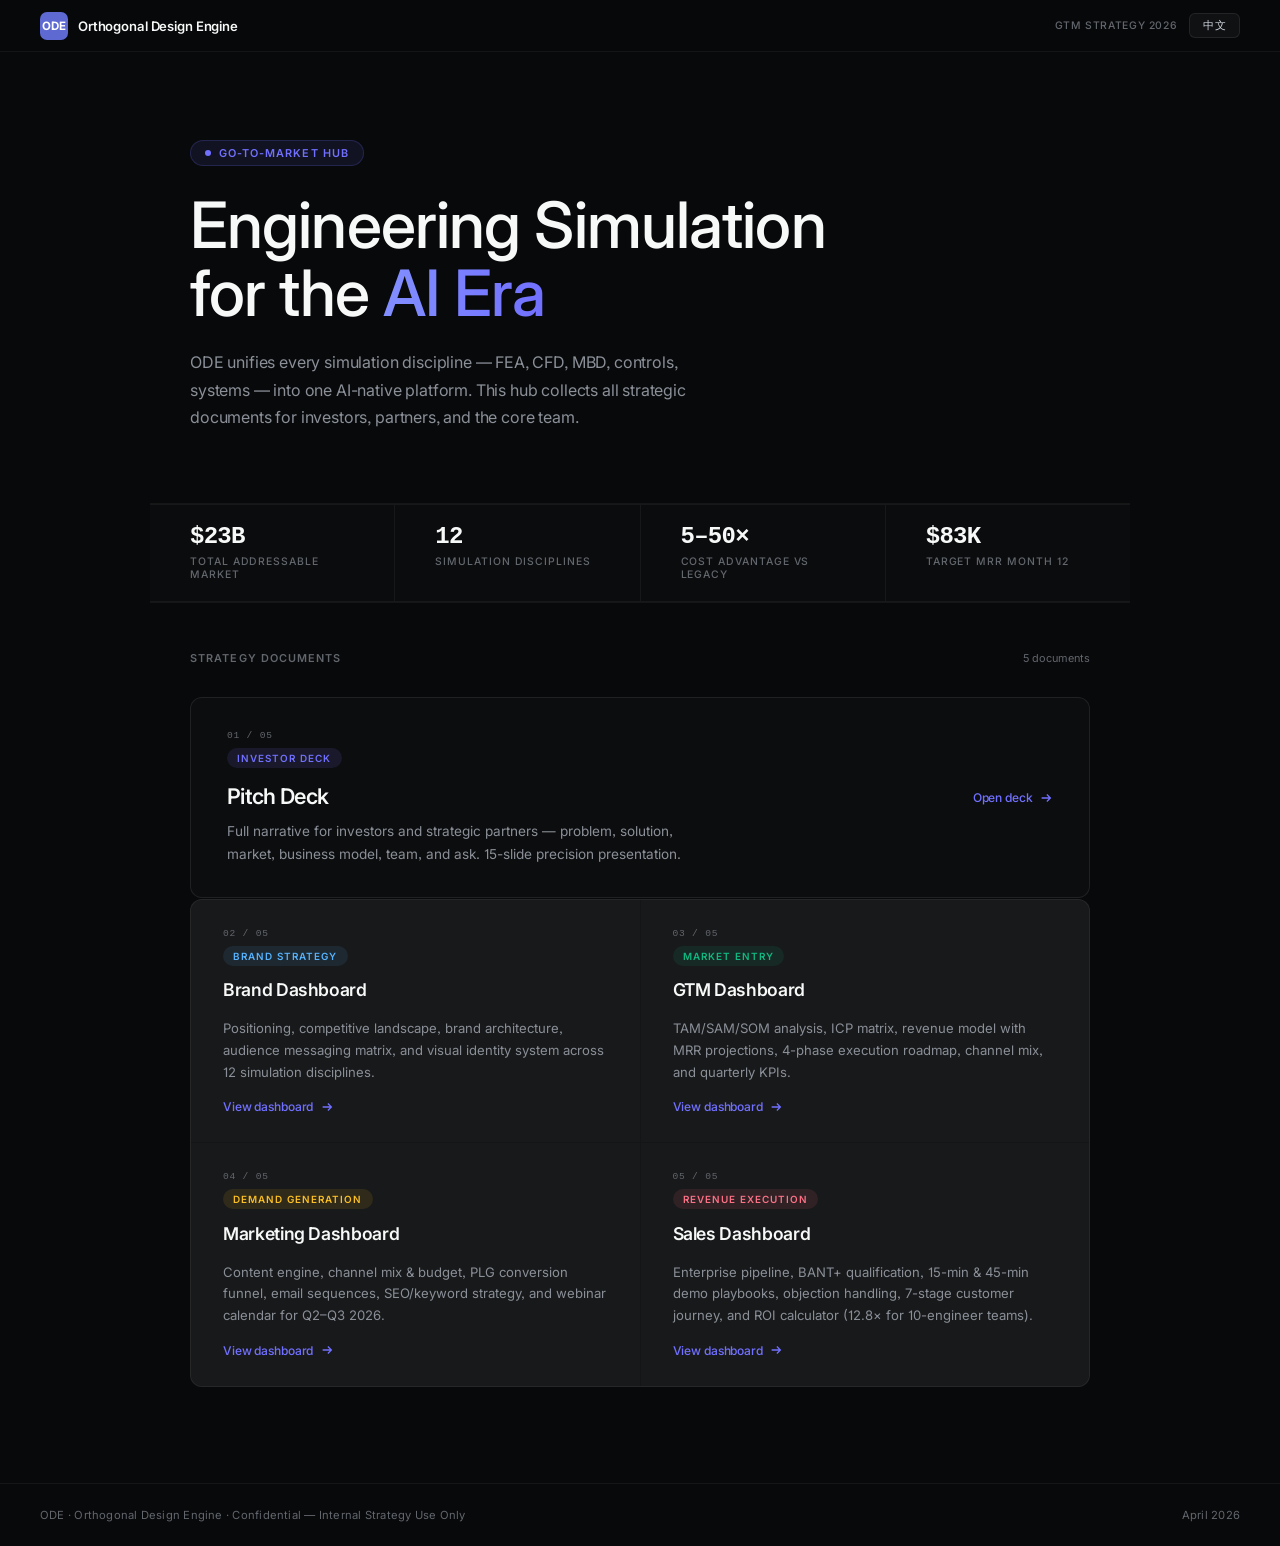
==== deck/index.html @ 7c6a53fd "deck: add index hub page + migrate to Linear dark design system Creates deck/index.html as the GTM s" ====
<!DOCTYPE html>
<html lang="en">
<head>
<meta charset="UTF-8">
<meta name="viewport" content="width=device-width, initial-scale=1.0">
<title>ODE — Go-To-Market Hub</title>
<link rel="preconnect" href="https://fonts.googleapis.com">
<link href="https://fonts.googleapis.com/css2?family=Inter:ital,opsz,wght@0,14..32,100..900&display=swap" rel="stylesheet">
<style>
*,*::before,*::after{box-sizing:border-box;margin:0;padding:0}

:root{
  --bg:#08090a;
  --surface:#0f1011;
  --surface2:#191a1b;
  --surface3:#28282c;
  --text:#f7f8f8;
  --text2:#d0d6e0;
  --text3:#8a8f98;
  --text4:#62666d;
  --accent:#7170ff;
  --accent-bg:#5e6ad2;
  --accent-hover:#828fff;
  --border:rgba(255,255,255,0.08);
  --border-s:rgba(255,255,255,0.05);
  --font:'Inter',-apple-system,BlinkMacSystemFont,'SF Pro Display',sans-serif;
  --mono:'Berkeley Mono',ui-monospace,'SF Mono',Menlo,monospace;
}

html{scroll-behavior:smooth}
body{
  font-family:var(--font);
  font-feature-settings:"cv01","ss03";
  background:var(--bg);
  color:var(--text);
  -webkit-font-smoothing:antialiased;
  min-height:100vh;
}

/* ── NAV ── */
.nav{
  position:sticky;top:0;z-index:100;
  background:rgba(8,9,10,0.85);
  backdrop-filter:blur(20px);
  border-bottom:1px solid var(--border-s);
  padding:0 2.5rem;
  display:flex;align-items:center;justify-content:space-between;
  height:52px;
}
.nav-brand{
  display:flex;align-items:center;gap:10px;
  text-decoration:none;
}
.nav-mark{
  width:28px;height:28px;
  background:var(--accent-bg);
  border-radius:7px;
  display:flex;align-items:center;justify-content:center;
  font-size:.72rem;font-weight:700;color:white;
  letter-spacing:-.02em;
  flex-shrink:0;
}
.nav-name{font-size:.82rem;font-weight:590;color:var(--text);letter-spacing:-.01em}
.nav-sub{font-size:.72rem;font-weight:400;color:var(--text4);margin-left:2px}
.nav-right{display:flex;align-items:center;gap:.75rem}
.nav-tag{
  font-size:.65rem;font-weight:510;
  color:var(--text4);
  letter-spacing:.06em;text-transform:uppercase;
}

/* ── LANG TOGGLE ── */
#lang-btn{
  padding:.28rem .8rem;
  background:rgba(255,255,255,0.04);
  color:var(--text2);
  border:1px solid var(--border);
  border-radius:6px;
  font-size:.7rem;font-weight:590;
  cursor:pointer;
  font-family:var(--font);
  font-feature-settings:"cv01","ss03";
  letter-spacing:.05em;
  transition:background .18s,color .18s;
}
#lang-btn:hover{background:rgba(255,255,255,0.07);color:var(--text)}

/* ── HERO ── */
.hero{
  max-width:980px;
  margin:0 auto;
  padding:5.5rem 2.5rem 4.5rem;
}
.hero-eyebrow{
  display:inline-flex;align-items:center;gap:.5rem;
  font-size:.68rem;font-weight:590;
  color:var(--accent);
  letter-spacing:.1em;text-transform:uppercase;
  margin-bottom:1.6rem;
  padding:.3rem .85rem;
  background:rgba(113,112,255,0.1);
  border:1px solid rgba(113,112,255,0.2);
  border-radius:9999px;
}
.hero-eyebrow::before{
  content:'';display:block;
  width:6px;height:6px;border-radius:50%;
  background:var(--accent);
}
.hero-title{
  font-size:clamp(2.8rem,5vw,4rem);
  font-weight:510;
  line-height:1.06;
  letter-spacing:-0.88px;
  color:var(--text);
  margin-bottom:1.4rem;
}
.hero-title em{
  font-style:normal;
  background:linear-gradient(90deg,var(--accent-hover),var(--accent));
  -webkit-background-clip:text;-webkit-text-fill-color:transparent;
  background-clip:text;
}
.hero-sub{
  font-size:1rem;
  font-weight:400;
  line-height:1.7;
  color:var(--text3);
  max-width:520px;
  letter-spacing:-.01em;
}

/* ── DIVIDER ── */
.divider{
  max-width:980px;margin:0 auto;
  border:none;border-top:1px solid var(--border-s);
}

/* ── DOCS GRID ── */
.docs-section{
  max-width:980px;margin:0 auto;
  padding:3rem 2.5rem 6rem;
}
.docs-header{
  display:flex;align-items:baseline;justify-content:space-between;
  margin-bottom:2rem;
}
.docs-label{
  font-size:.68rem;font-weight:590;
  color:var(--text4);
  letter-spacing:.1em;text-transform:uppercase;
}
.docs-count{font-size:.68rem;color:var(--text4)}

/* Pitch Deck — wide hero card */
.card-hero{
  display:grid;grid-template-columns:1fr auto;
  align-items:center;gap:2rem;
  background:rgba(255,255,255,0.02);
  border:1px solid var(--border);
  border-radius:12px;
  padding:2rem 2.25rem;
  margin-bottom:1px;
  text-decoration:none;
  transition:background .2s,border-color .2s;
  cursor:pointer;
  position:relative;
  overflow:hidden;
}
.card-hero::before{
  content:'';position:absolute;
  inset:0;opacity:0;
  background:radial-gradient(ellipse at 20% 50%,rgba(113,112,255,0.07),transparent 60%);
  transition:opacity .4s;
}
.card-hero:hover{background:rgba(255,255,255,0.038);border-color:rgba(255,255,255,0.14)}
.card-hero:hover::before{opacity:1}

/* 4 secondary cards */
.docs-grid{
  display:grid;
  grid-template-columns:repeat(2,1fr);
  gap:1px;
  background:var(--border-s);
  border:1px solid var(--border);
  border-radius:12px;
  overflow:hidden;
  margin-top:1px;
}
.card{
  background:rgba(255,255,255,0.015);
  padding:1.75rem 2rem;
  text-decoration:none;
  transition:background .2s;
  cursor:pointer;
  display:flex;flex-direction:column;gap:1rem;
  position:relative;overflow:hidden;
}
.card::before{
  content:'';position:absolute;inset:0;opacity:0;
  background:radial-gradient(ellipse at 0% 0%,rgba(113,112,255,0.05),transparent 60%);
  transition:opacity .4s;
}
.card:hover{background:rgba(255,255,255,0.03)}
.card:hover::before{opacity:1}

/* Card internals */
.card-badge{
  display:inline-flex;align-items:center;gap:.35rem;
  font-size:.62rem;font-weight:590;
  letter-spacing:.1em;text-transform:uppercase;
  padding:.25rem .65rem;
  border-radius:9999px;
  width:fit-content;
}
.badge-violet{background:rgba(113,112,255,0.12);color:var(--accent)}
.badge-blue{background:rgba(85,179,255,0.1);color:#55b3ff}
.badge-green{background:rgba(16,185,129,0.1);color:#10b981}
.badge-amber{background:rgba(251,191,36,0.1);color:#fbbf24}
.badge-rose{background:rgba(251,113,133,0.1);color:#fb7185}

.card-num{
  font-family:var(--mono);
  font-size:.6rem;font-weight:400;
  color:var(--text4);
  letter-spacing:.08em;
  margin-bottom:.3rem;
}
.card-title{
  font-size:1.1rem;font-weight:590;
  color:var(--text);
  letter-spacing:-.02em;
  line-height:1.3;
}
.card-title-zh{display:none}
.card-desc{
  font-size:.82rem;font-weight:400;
  color:var(--text3);
  line-height:1.65;
  flex:1;
}
.card-arrow{
  display:flex;align-items:center;gap:.4rem;
  font-size:.75rem;font-weight:510;
  color:var(--accent);
  letter-spacing:-.01em;
  margin-top:auto;
  transition:gap .2s;
}
a:hover .card-arrow{gap:.6rem}
.card-arrow svg{width:14px;height:14px;flex-shrink:0}

/* hero card overrides */
.card-hero .ch-left{}
.card-hero .ch-right{
  display:flex;flex-direction:column;align-items:flex-end;gap:.6rem;
}
.card-hero .card-title{font-size:1.35rem;letter-spacing:-.03em}
.card-hero .card-desc{color:var(--text3);font-size:.85rem;max-width:480px}

/* ── STATS BAR ── */
.stats{
  display:flex;
  border-top:1px solid var(--border-s);
  border-bottom:1px solid var(--border-s);
  background:rgba(255,255,255,0.01);
}
.stat-item{
  flex:1;
  padding:1.25rem 2.5rem;
  border-right:1px solid var(--border-s);
}
.stat-item:last-child{border-right:none}
.stat-val{
  font-family:var(--mono);
  font-size:1.5rem;font-weight:590;
  color:var(--text);
  letter-spacing:-.03em;
  line-height:1;
}
.stat-key{
  font-size:.65rem;font-weight:510;
  color:var(--text4);
  letter-spacing:.09em;text-transform:uppercase;
  margin-top:.4rem;
}

/* ── FOOTER ── */
.footer{
  border-top:1px solid var(--border-s);
  padding:1.5rem 2.5rem;
  display:flex;align-items:center;justify-content:space-between;
  max-width:100%;
}
.footer-txt{
  font-size:.7rem;color:var(--text4);
  letter-spacing:.02em;
}

@media(max-width:680px){
  .hero{padding:3.5rem 1.25rem 3rem}
  .hero-title{font-size:2.2rem;letter-spacing:-.6px}
  .docs-section{padding:2rem 1.25rem 4rem}
  .card-hero{grid-template-columns:1fr}
  .card-hero .ch-right{align-items:flex-start}
  .docs-grid{grid-template-columns:1fr}
  .stats{flex-wrap:wrap}
  .stat-item{flex:0 0 50%;border-bottom:1px solid var(--border-s)}
  .nav{padding:0 1.25rem}
  .nav-sub{display:none}
}
</style>
</head>
<body>

<!-- NAV -->
<nav class="nav">
  <a href="#" class="nav-brand">
    <div class="nav-mark">ODE</div>
    <span class="nav-name" data-en="Orthogonal Design Engine" data-zh="正交设计引擎">Orthogonal Design Engine</span>
  </a>
  <div class="nav-right">
    <span class="nav-tag" data-en="GTM Strategy 2026" data-zh="市场策略 2026">GTM Strategy 2026</span>
    <button id="lang-btn" onclick="toggleLang()">中文</button>
  </div>
</nav>

<!-- HERO -->
<section class="hero">
  <div class="hero-eyebrow" data-en="Go-To-Market Hub" data-zh="市场进入中心">Go-To-Market Hub</div>
  <h1 class="hero-title">
    <span data-en="Engineering Simulation<br>for the <em>AI Era</em>" data-zh="面向 <em>AI 时代</em><br>的工程仿真">Engineering Simulation<br>for the <em>AI Era</em></span>
  </h1>
  <p class="hero-sub" data-en="ODE unifies every simulation discipline — FEA, CFD, MBD, controls, systems — into one AI-native platform. This hub collects all strategic documents for investors, partners, and the core team." data-zh="ODE 将所有仿真学科——有限元、流体、多体动力学、控制、系统工程——整合为一个 AI 原生平台。本中心汇聚面向投资人、合作伙伴和核心团队的全部战略文档。">ODE unifies every simulation discipline — FEA, CFD, MBD, controls, systems — into one AI-native platform. This hub collects all strategic documents for investors, partners, and the core team.</p>
</section>

<hr class="divider">

<!-- STATS -->
<div class="stats" style="max-width:980px;margin:0 auto">
  <div class="stat-item">
    <div class="stat-val">$23B</div>
    <div class="stat-key" data-en="Total Addressable Market" data-zh="总目标市场">Total Addressable Market</div>
  </div>
  <div class="stat-item">
    <div class="stat-val">12</div>
    <div class="stat-key" data-en="Simulation Disciplines" data-zh="仿真学科数">Simulation Disciplines</div>
  </div>
  <div class="stat-item">
    <div class="stat-val">5–50×</div>
    <div class="stat-key" data-en="Cost Advantage vs Legacy" data-zh="相对传统工具成本优势">Cost Advantage vs Legacy</div>
  </div>
  <div class="stat-item">
    <div class="stat-val">$83K</div>
    <div class="stat-key" data-en="Target MRR Month 12" data-zh="第12月目标月收入">Target MRR Month 12</div>
  </div>
</div>

<hr class="divider">

<!-- DOCUMENTS -->
<section class="docs-section">
  <div class="docs-header">
    <span class="docs-label" data-en="Strategy Documents" data-zh="战略文档">Strategy Documents</span>
    <span class="docs-count" data-en="5 documents" data-zh="5 份文档">5 documents</span>
  </div>

  <!-- Pitch Deck — hero card -->
  <a class="card-hero" href="pitch-deck.html">
    <div class="ch-left">
      <div class="card-num">01 / 05</div>
      <div class="card-badge badge-violet" data-en="Investor Deck" data-zh="投资人材料">Investor Deck</div>
      <div style="height:.85rem"></div>
      <div class="card-title" data-en="Pitch Deck" data-zh="融资演示文稿">Pitch Deck</div>
      <div style="height:.65rem"></div>
      <div class="card-desc" data-en="Full narrative for investors and strategic partners — problem, solution, market, business model, team, and ask. 15-slide precision presentation." data-zh="面向投资人和战略合作伙伴的完整叙事——问题、解决方案、市场、商业模式、团队与融资需求。15 张精准演示幻灯片。">Full narrative for investors and strategic partners — problem, solution, market, business model, team, and ask. 15-slide precision presentation.</div>
    </div>
    <div class="ch-right">
      <div class="card-arrow">
        <span data-en="Open deck" data-zh="打开演示">Open deck</span>
        <svg viewBox="0 0 16 16" fill="none" stroke="currentColor" stroke-width="1.5">
          <path d="M3 8h10M9 4l4 4-4 4"/>
        </svg>
      </div>
    </div>
  </a>

  <!-- 4 Dashboard cards -->
  <div class="docs-grid">

    <!-- Brand -->
    <a class="card" href="brand-dashboard.html">
      <div>
        <div class="card-num">02 / 05</div>
        <div class="card-badge badge-blue" data-en="Brand Strategy" data-zh="品牌战略">Brand Strategy</div>
        <div style="height:.85rem"></div>
        <div class="card-title" data-en="Brand Dashboard" data-zh="品牌战略看板">Brand Dashboard</div>
      </div>
      <div class="card-desc" data-en="Positioning, competitive landscape, brand architecture, audience messaging matrix, and visual identity system across 12 simulation disciplines." data-zh="定位策略、竞争格局、品牌架构、受众传播矩阵，以及覆盖 12 个仿真学科的视觉识别系统。">Positioning, competitive landscape, brand architecture, audience messaging matrix, and visual identity system across 12 simulation disciplines.</div>
      <div class="card-arrow">
        <span data-en="View dashboard" data-zh="查看看板">View dashboard</span>
        <svg viewBox="0 0 16 16" fill="none" stroke="currentColor" stroke-width="1.5">
          <path d="M3 8h10M9 4l4 4-4 4"/>
        </svg>
      </div>
    </a>

    <!-- GTM -->
    <a class="card" href="gtm-dashboard.html">
      <div>
        <div class="card-num">03 / 05</div>
        <div class="card-badge badge-green" data-en="Market Entry" data-zh="市场进入">Market Entry</div>
        <div style="height:.85rem"></div>
        <div class="card-title" data-en="GTM Dashboard" data-zh="市场进入看板">GTM Dashboard</div>
      </div>
      <div class="card-desc" data-en="TAM/SAM/SOM analysis, ICP matrix, revenue model with MRR projections, 4-phase execution roadmap, channel mix, and quarterly KPIs." data-zh="TAM/SAM/SOM 分析、理想客户画像矩阵、含月收入预测的收入模型、四阶段执行路线图、渠道组合及季度 KPI。">TAM/SAM/SOM analysis, ICP matrix, revenue model with MRR projections, 4-phase execution roadmap, channel mix, and quarterly KPIs.</div>
      <div class="card-arrow">
        <span data-en="View dashboard" data-zh="查看看板">View dashboard</span>
        <svg viewBox="0 0 16 16" fill="none" stroke="currentColor" stroke-width="1.5">
          <path d="M3 8h10M9 4l4 4-4 4"/>
        </svg>
      </div>
    </a>

    <!-- Marketing -->
    <a class="card" href="marketing-dashboard.html">
      <div>
        <div class="card-num">04 / 05</div>
        <div class="card-badge badge-amber" data-en="Demand Generation" data-zh="需求生成">Demand Generation</div>
        <div style="height:.85rem"></div>
        <div class="card-title" data-en="Marketing Dashboard" data-zh="营销战略看板">Marketing Dashboard</div>
      </div>
      <div class="card-desc" data-en="Content engine, channel mix & budget, PLG conversion funnel, email sequences, SEO/keyword strategy, and webinar calendar for Q2–Q3 2026." data-zh="内容引擎、渠道组合与预算、产品主导增长转化漏斗、邮件序列、SEO/关键词策略及 2026 年 Q2–Q3 网络研讨会日历。">Content engine, channel mix & budget, PLG conversion funnel, email sequences, SEO/keyword strategy, and webinar calendar for Q2–Q3 2026.</div>
      <div class="card-arrow">
        <span data-en="View dashboard" data-zh="查看看板">View dashboard</span>
        <svg viewBox="0 0 16 16" fill="none" stroke="currentColor" stroke-width="1.5">
          <path d="M3 8h10M9 4l4 4-4 4"/>
        </svg>
      </div>
    </a>

    <!-- Sales -->
    <a class="card" href="sales-dashboard.html">
      <div>
        <div class="card-num">05 / 05</div>
        <div class="card-badge badge-rose" data-en="Revenue Execution" data-zh="营收执行">Revenue Execution</div>
        <div style="height:.85rem"></div>
        <div class="card-title" data-en="Sales Dashboard" data-zh="销售战略看板">Sales Dashboard</div>
      </div>
      <div class="card-desc" data-en="Enterprise pipeline, BANT+ qualification, 15-min & 45-min demo playbooks, objection handling, 7-stage customer journey, and ROI calculator (12.8× for 10-engineer teams)." data-zh="企业销售漏斗、BANT+ 客户资质评估、15 分钟与 45 分钟演示剧本、异议处理手册、7 阶段客户旅程及 ROI 计算器（10 人工程团队 12.8 倍回报）。">Enterprise pipeline, BANT+ qualification, 15-min & 45-min demo playbooks, objection handling, 7-stage customer journey, and ROI calculator (12.8× for 10-engineer teams).</div>
      <div class="card-arrow">
        <span data-en="View dashboard" data-zh="查看看板">View dashboard</span>
        <svg viewBox="0 0 16 16" fill="none" stroke="currentColor" stroke-width="1.5">
          <path d="M3 8h10M9 4l4 4-4 4"/>
        </svg>
      </div>
    </a>

  </div>
</section>

<!-- FOOTER -->
<footer class="footer">
  <span class="footer-txt" data-en="ODE · Orthogonal Design Engine · Confidential — Internal Strategy Use Only" data-zh="ODE · 正交设计引擎 · 保密文件 — 仅供内部战略使用">ODE · Orthogonal Design Engine · Confidential — Internal Strategy Use Only</span>
  <span class="footer-txt" data-en="April 2026" data-zh="2026年4月">April 2026</span>
</footer>

<script>
(function(){
  let _lang='en';
  window.toggleLang=function(){
    _lang=_lang==='en'?'zh':'en';
    document.querySelectorAll('[data-zh]').forEach(el=>{
      el.innerHTML=_lang==='zh'?el.getAttribute('data-zh'):el.getAttribute('data-en');
    });
    document.getElementById('lang-btn').textContent=_lang==='en'?'中文':'EN';
    document.documentElement.lang=_lang;
  };
})();
</script>
</body>
</html>
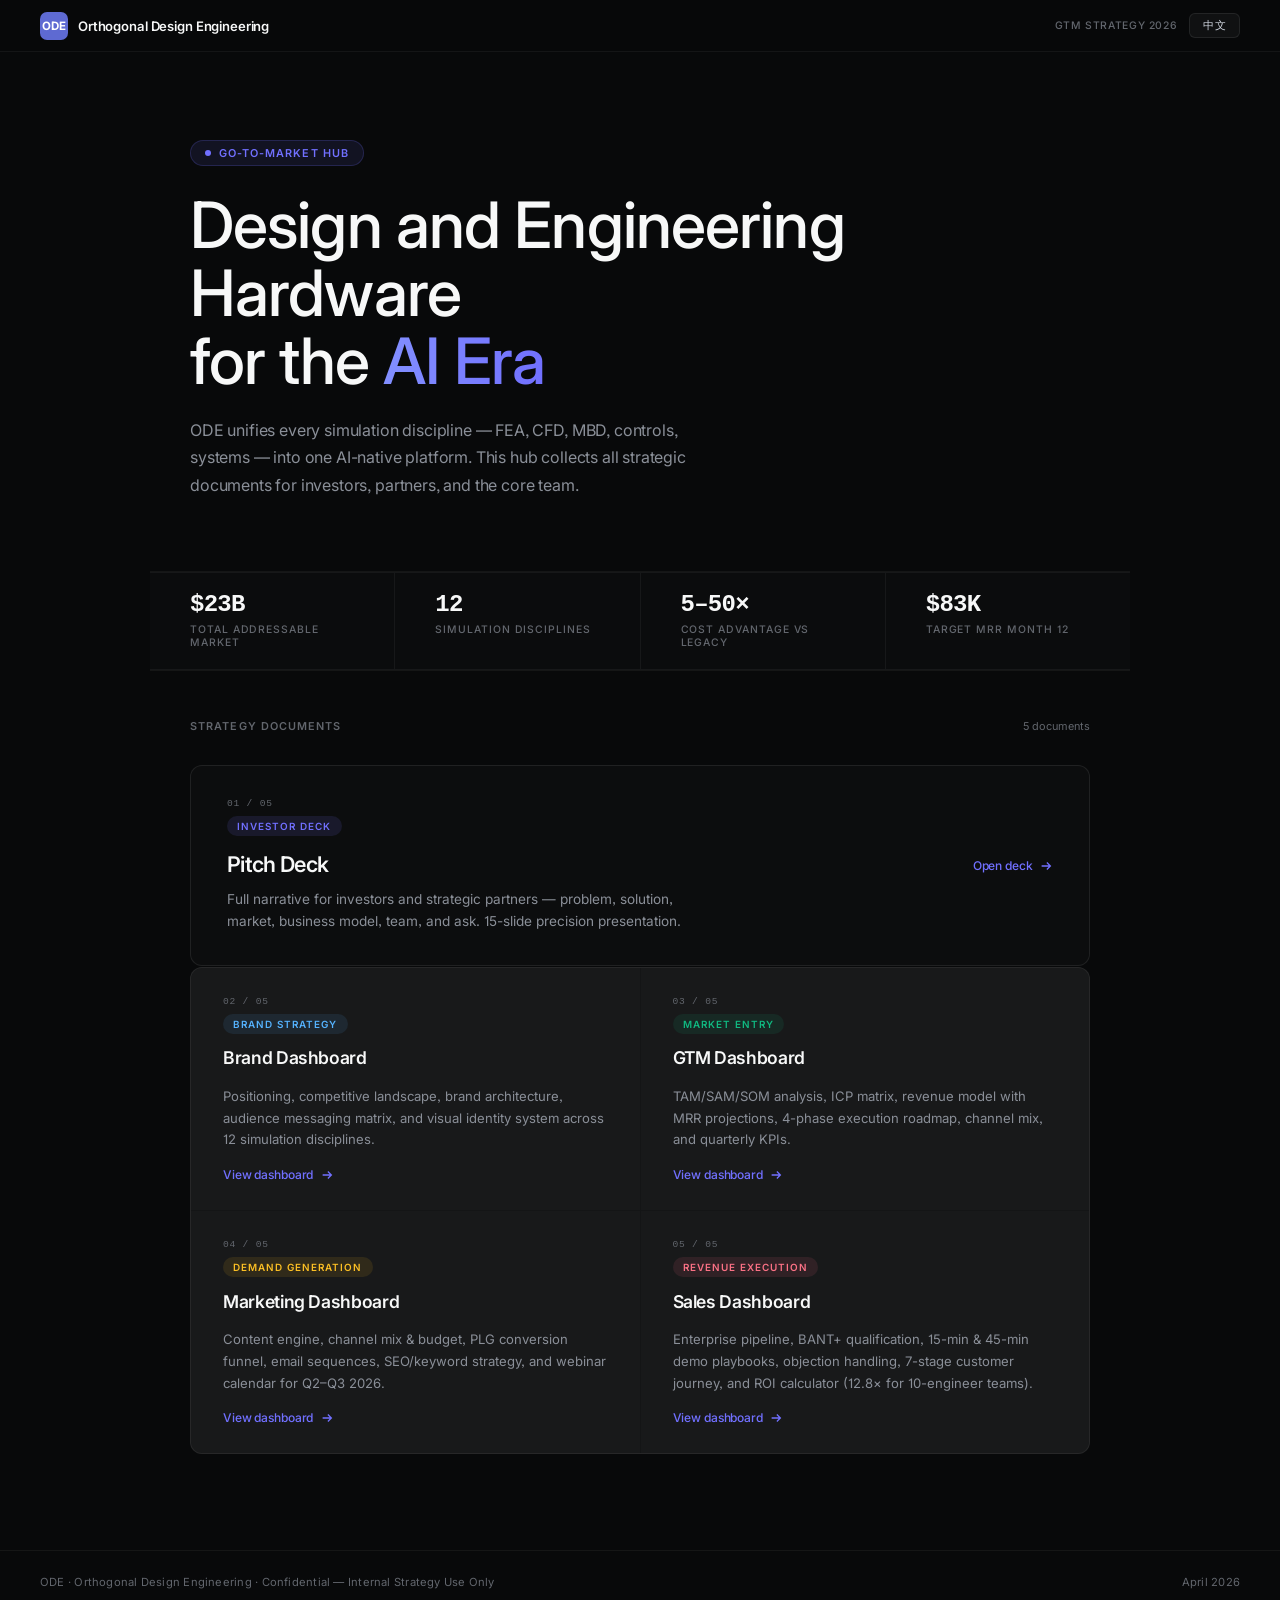
==== commit d39ed086: "deck: rename to Orthogonal Design Engineering + add back-to-hub nav - ODE now stands for Orthogonal " ====
--- a/deck/index.html
+++ b/deck/index.html
@@ -317,7 +317,7 @@
 <nav class="nav">
   <a href="#" class="nav-brand">
     <div class="nav-mark">ODE</div>
-    <span class="nav-name" data-en="Orthogonal Design Engine" data-zh="正交设计引擎">Orthogonal Design Engine</span>
+    <span class="nav-name" data-en="Orthogonal Design Engineering" data-zh="正交设计工程">Orthogonal Design Engineering</span>
   </a>
   <div class="nav-right">
     <span class="nav-tag" data-en="GTM Strategy 2026" data-zh="市场策略 2026">GTM Strategy 2026</span>
@@ -329,7 +329,7 @@
 <section class="hero">
   <div class="hero-eyebrow" data-en="Go-To-Market Hub" data-zh="市场进入中心">Go-To-Market Hub</div>
   <h1 class="hero-title">
-    <span data-en="Engineering Simulation<br>for the <em>AI Era</em>" data-zh="面向 <em>AI 时代</em><br>的工程仿真">Engineering Simulation<br>for the <em>AI Era</em></span>
+    <span data-en="Design and Engineering Hardware<br>for the <em>AI Era</em>" data-zh="<em>AI 时代</em>的<br>硬件设计及研发">Design and Engineering Hardware<br>for the <em>AI Era</em></span>
   </h1>
   <p class="hero-sub" data-en="ODE unifies every simulation discipline — FEA, CFD, MBD, controls, systems — into one AI-native platform. This hub collects all strategic documents for investors, partners, and the core team." data-zh="ODE 将所有仿真学科——有限元、流体、多体动力学、控制、系统工程——整合为一个 AI 原生平台。本中心汇聚面向投资人、合作伙伴和核心团队的全部战略文档。">ODE unifies every simulation discipline — FEA, CFD, MBD, controls, systems — into one AI-native platform. This hub collects all strategic documents for investors, partners, and the core team.</p>
 </section>
@@ -461,7 +461,7 @@
 
 <!-- FOOTER -->
 <footer class="footer">
-  <span class="footer-txt" data-en="ODE · Orthogonal Design Engine · Confidential — Internal Strategy Use Only" data-zh="ODE · 正交设计引擎 · 保密文件 — 仅供内部战略使用">ODE · Orthogonal Design Engine · Confidential — Internal Strategy Use Only</span>
+  <span class="footer-txt" data-en="ODE · Orthogonal Design Engineering · Confidential — Internal Strategy Use Only" data-zh="ODE · 正交设计工程 · 保密文件 — 仅供内部战略使用">ODE · Orthogonal Design Engineering · Confidential — Internal Strategy Use Only</span>
   <span class="footer-txt" data-en="April 2026" data-zh="2026年4月">April 2026</span>
 </footer>
 
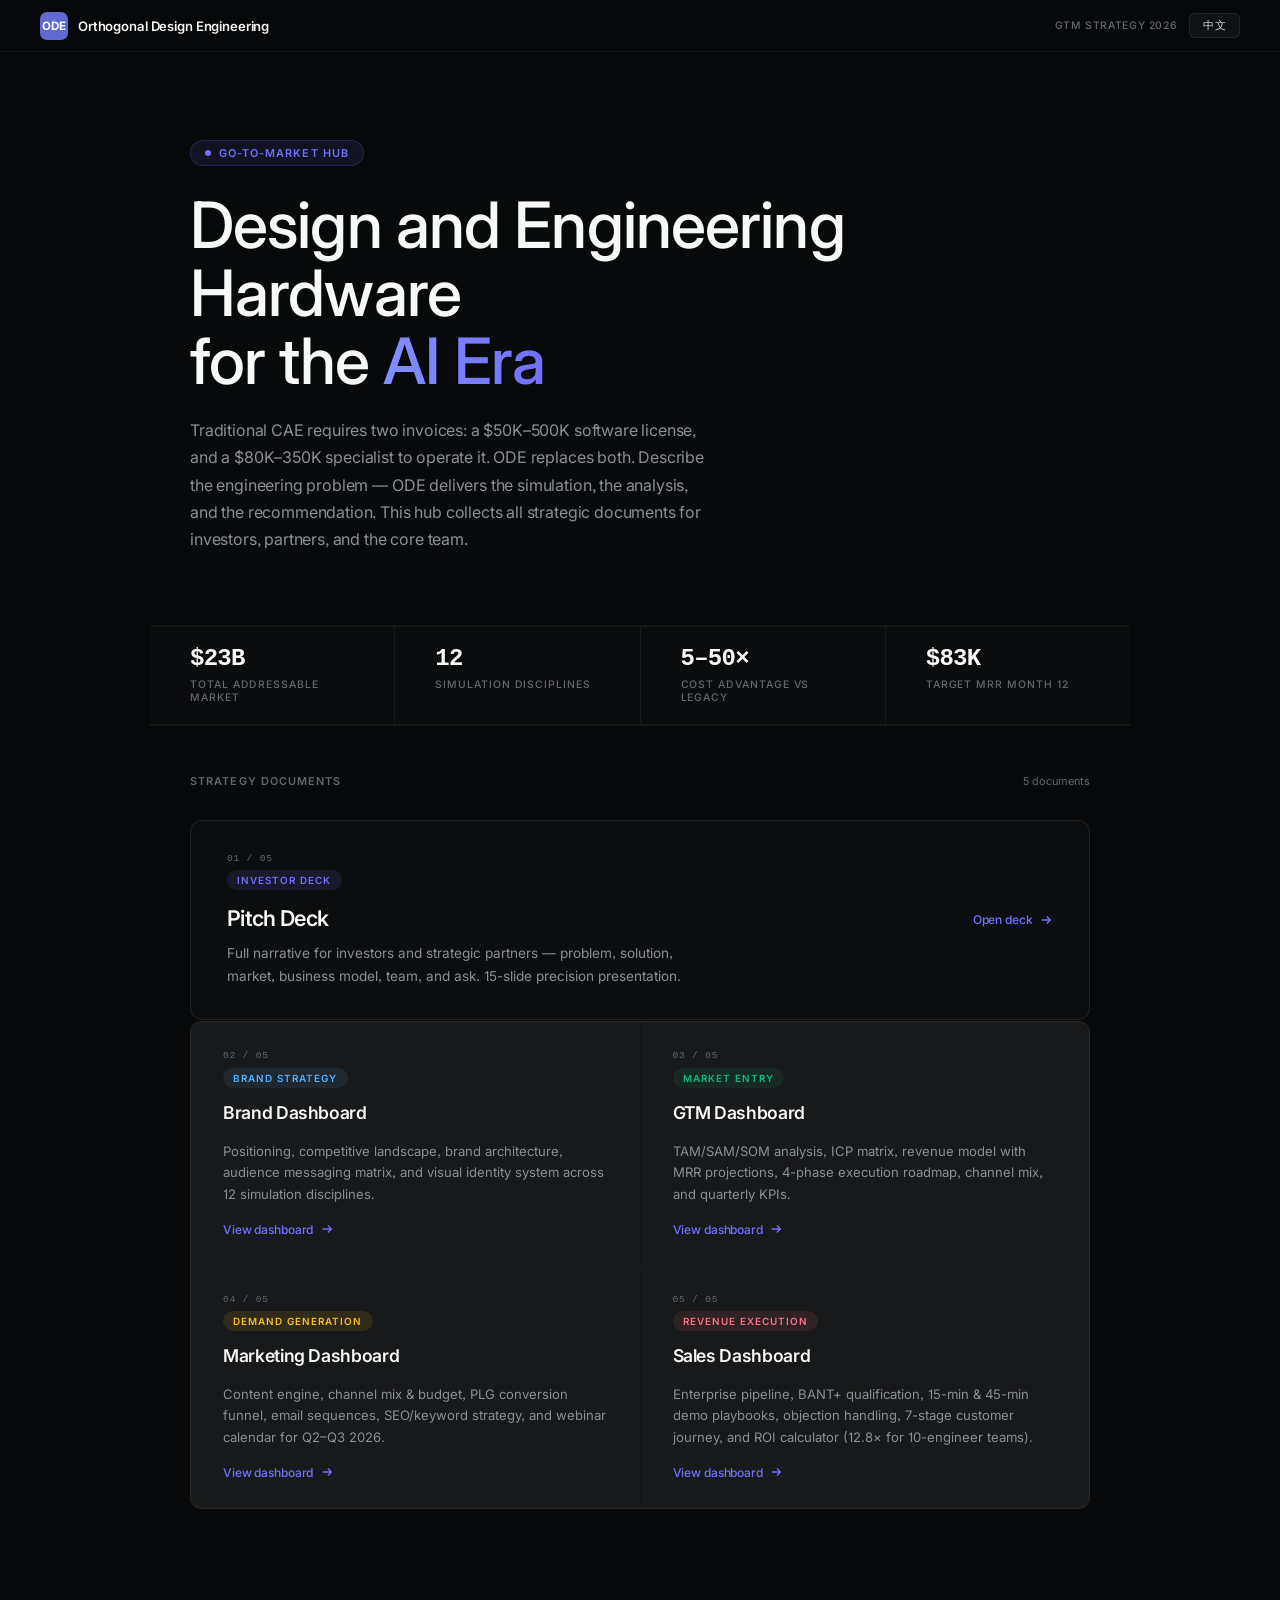
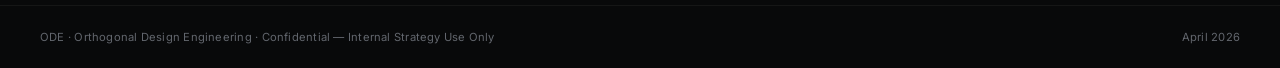
==== commit 1217c76e: "deck: sharpen business model disruption narrative Core message: ODE replaces software AND the specia" ====
--- a/deck/index.html
+++ b/deck/index.html
@@ -331,7 +331,7 @@
   <h1 class="hero-title">
     <span data-en="Design and Engineering Hardware<br>for the <em>AI Era</em>" data-zh="<em>AI 时代</em>的<br>硬件设计及研发">Design and Engineering Hardware<br>for the <em>AI Era</em></span>
   </h1>
-  <p class="hero-sub" data-en="ODE unifies every simulation discipline — FEA, CFD, MBD, controls, systems — into one AI-native platform. This hub collects all strategic documents for investors, partners, and the core team." data-zh="ODE 将所有仿真学科——有限元、流体、多体动力学、控制、系统工程——整合为一个 AI 原生平台。本中心汇聚面向投资人、合作伙伴和核心团队的全部战略文档。">ODE unifies every simulation discipline — FEA, CFD, MBD, controls, systems — into one AI-native platform. This hub collects all strategic documents for investors, partners, and the core team.</p>
+  <p class="hero-sub" data-en="Traditional CAE requires two invoices: a $50K–500K software license, and a $80K–350K specialist to operate it. ODE replaces both. Describe the engineering problem — ODE delivers the simulation, the analysis, and the recommendation. This hub collects all strategic documents for investors, partners, and the core team." data-zh="传统 CAE 需要两张账单：$50K–500K 的软件许可证，以及 $80K–350K 的专家才能运行它。ODE 同时替代两者。描述工程问题——ODE 交付仿真结果、分析报告与设计建议。本中心汇聚面向投资人、合作伙伴和核心团队的全部战略文档。">Traditional CAE requires two invoices: a $50K–500K software license, and a $80K–350K specialist to operate it. ODE replaces both. Describe the engineering problem — ODE delivers the simulation, the analysis, and the recommendation. This hub collects all strategic documents for investors, partners, and the core team.</p>
 </section>
 
 <hr class="divider">
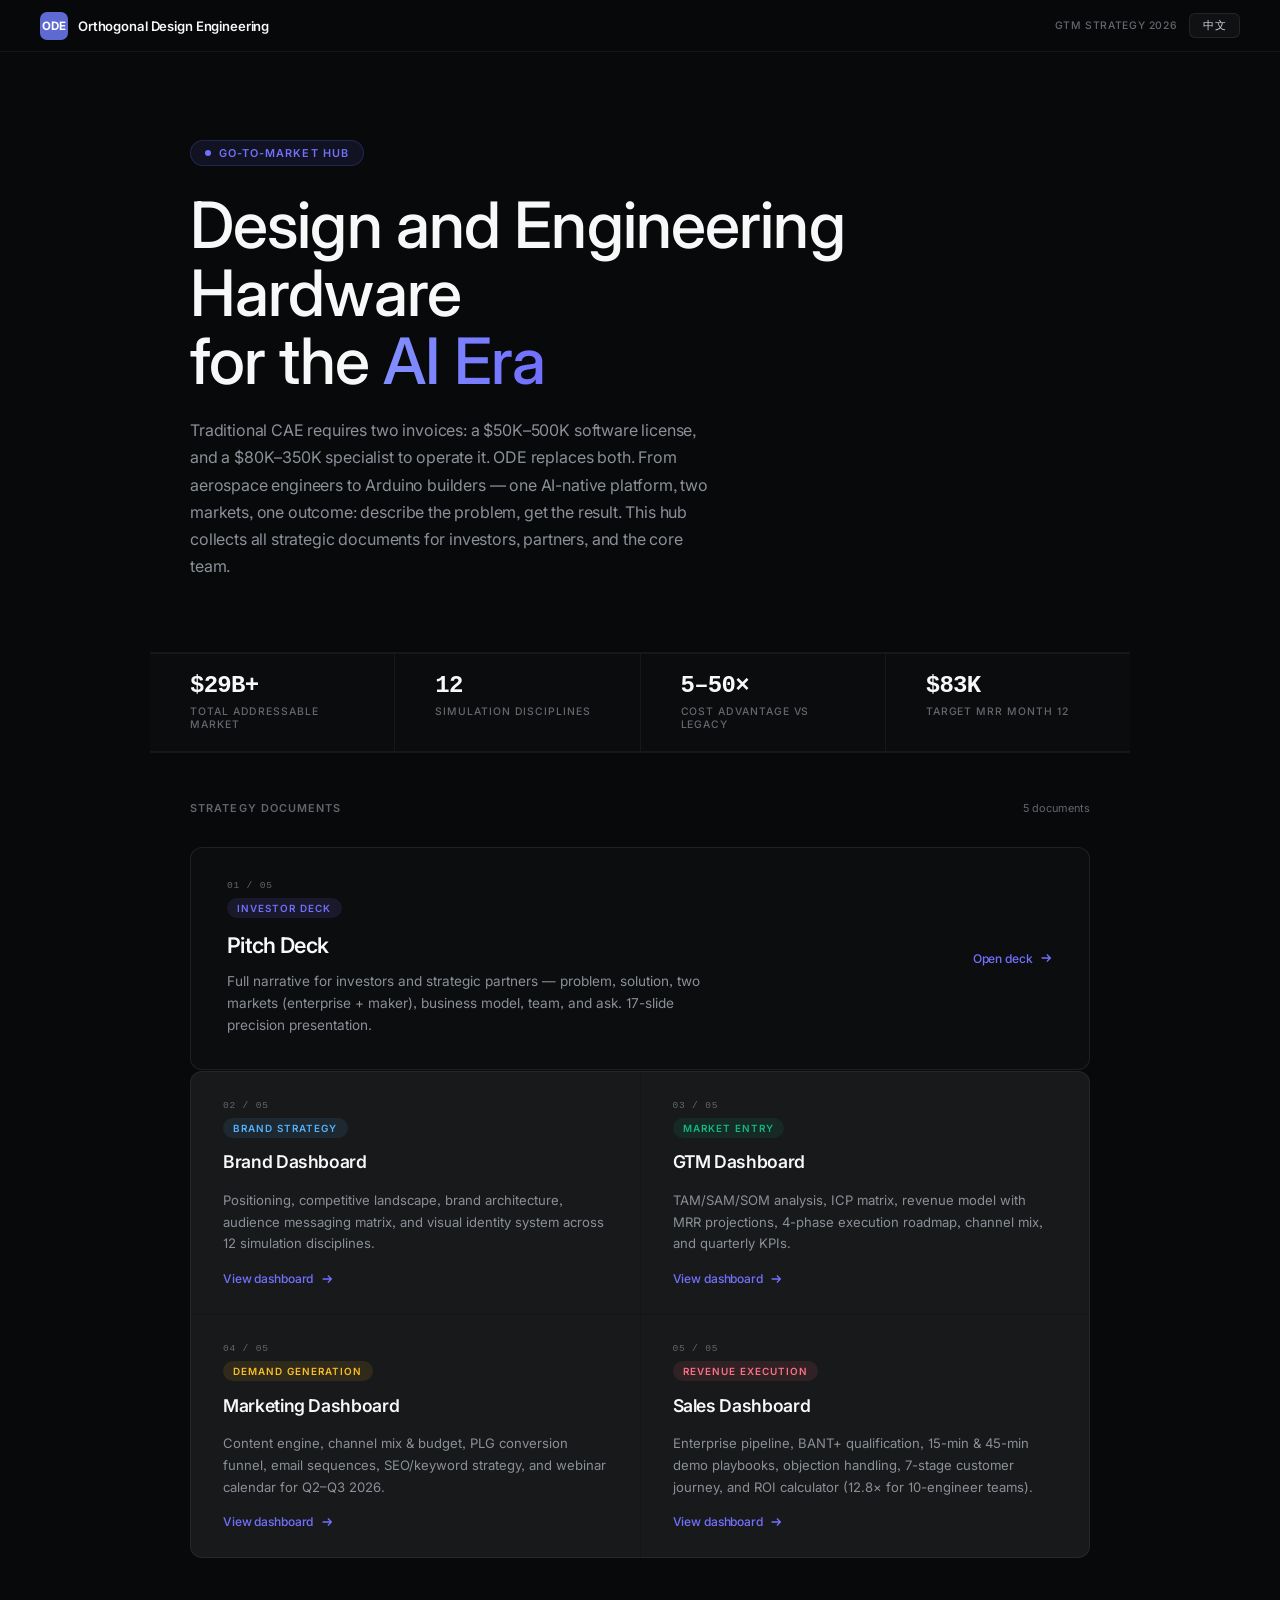
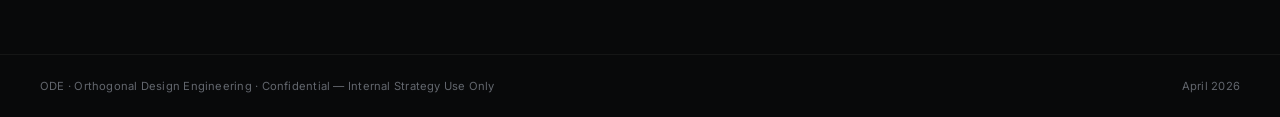
==== commit c1daf43a: "feat: expand business model to maker/consumer market alongside enterprise Adds hobbyist/geek audienc" ====
--- a/deck/index.html
+++ b/deck/index.html
@@ -331,7 +331,7 @@
   <h1 class="hero-title">
     <span data-en="Design and Engineering Hardware<br>for the <em>AI Era</em>" data-zh="<em>AI 时代</em>的<br>硬件设计及研发">Design and Engineering Hardware<br>for the <em>AI Era</em></span>
   </h1>
-  <p class="hero-sub" data-en="Traditional CAE requires two invoices: a $50K–500K software license, and a $80K–350K specialist to operate it. ODE replaces both. Describe the engineering problem — ODE delivers the simulation, the analysis, and the recommendation. This hub collects all strategic documents for investors, partners, and the core team." data-zh="传统 CAE 需要两张账单：$50K–500K 的软件许可证，以及 $80K–350K 的专家才能运行它。ODE 同时替代两者。描述工程问题——ODE 交付仿真结果、分析报告与设计建议。本中心汇聚面向投资人、合作伙伴和核心团队的全部战略文档。">Traditional CAE requires two invoices: a $50K–500K software license, and a $80K–350K specialist to operate it. ODE replaces both. Describe the engineering problem — ODE delivers the simulation, the analysis, and the recommendation. This hub collects all strategic documents for investors, partners, and the core team.</p>
+  <p class="hero-sub" data-en="Traditional CAE requires two invoices: a $50K–500K software license, and a $80K–350K specialist to operate it. ODE replaces both. From aerospace engineers to Arduino builders — one AI-native platform, two markets, one outcome: describe the problem, get the result. This hub collects all strategic documents for investors, partners, and the core team." data-zh="传统 CAE 需要两张账单：$50K–500K 的软件许可证，以及 $80K–350K 的专家才能运行它。ODE 同时替代两者。从航空工程师到 Arduino 创客——一个 AI 原生平台，双市场，同一结果：描述问题，获得答案。本中心汇聚面向投资人、合作伙伴和核心团队的全部战略文档。">Traditional CAE requires two invoices: a $50K–500K software license, and a $80K–350K specialist to operate it. ODE replaces both. From aerospace engineers to Arduino builders — one AI-native platform, two markets, one outcome: describe the problem, get the result. This hub collects all strategic documents for investors, partners, and the core team.</p>
 </section>
 
 <hr class="divider">
@@ -339,7 +339,7 @@
 <!-- STATS -->
 <div class="stats" style="max-width:980px;margin:0 auto">
   <div class="stat-item">
-    <div class="stat-val">$23B</div>
+    <div class="stat-val">$29B+</div>
     <div class="stat-key" data-en="Total Addressable Market" data-zh="总目标市场">Total Addressable Market</div>
   </div>
   <div class="stat-item">
@@ -373,7 +373,7 @@
       <div style="height:.85rem"></div>
       <div class="card-title" data-en="Pitch Deck" data-zh="融资演示文稿">Pitch Deck</div>
       <div style="height:.65rem"></div>
-      <div class="card-desc" data-en="Full narrative for investors and strategic partners — problem, solution, market, business model, team, and ask. 15-slide precision presentation." data-zh="面向投资人和战略合作伙伴的完整叙事——问题、解决方案、市场、商业模式、团队与融资需求。15 张精准演示幻灯片。">Full narrative for investors and strategic partners — problem, solution, market, business model, team, and ask. 15-slide precision presentation.</div>
+      <div class="card-desc" data-en="Full narrative for investors and strategic partners — problem, solution, two markets (enterprise + maker), business model, team, and ask. 17-slide precision presentation." data-zh="面向投资人和战略合作伙伴的完整叙事——问题、解决方案、双市场（企业版+创客版）、商业模式、团队与融资需求。17 张精准演示幻灯片。">Full narrative for investors and strategic partners — problem, solution, two markets (enterprise + maker), business model, team, and ask. 17-slide precision presentation.</div>
     </div>
     <div class="ch-right">
       <div class="card-arrow">
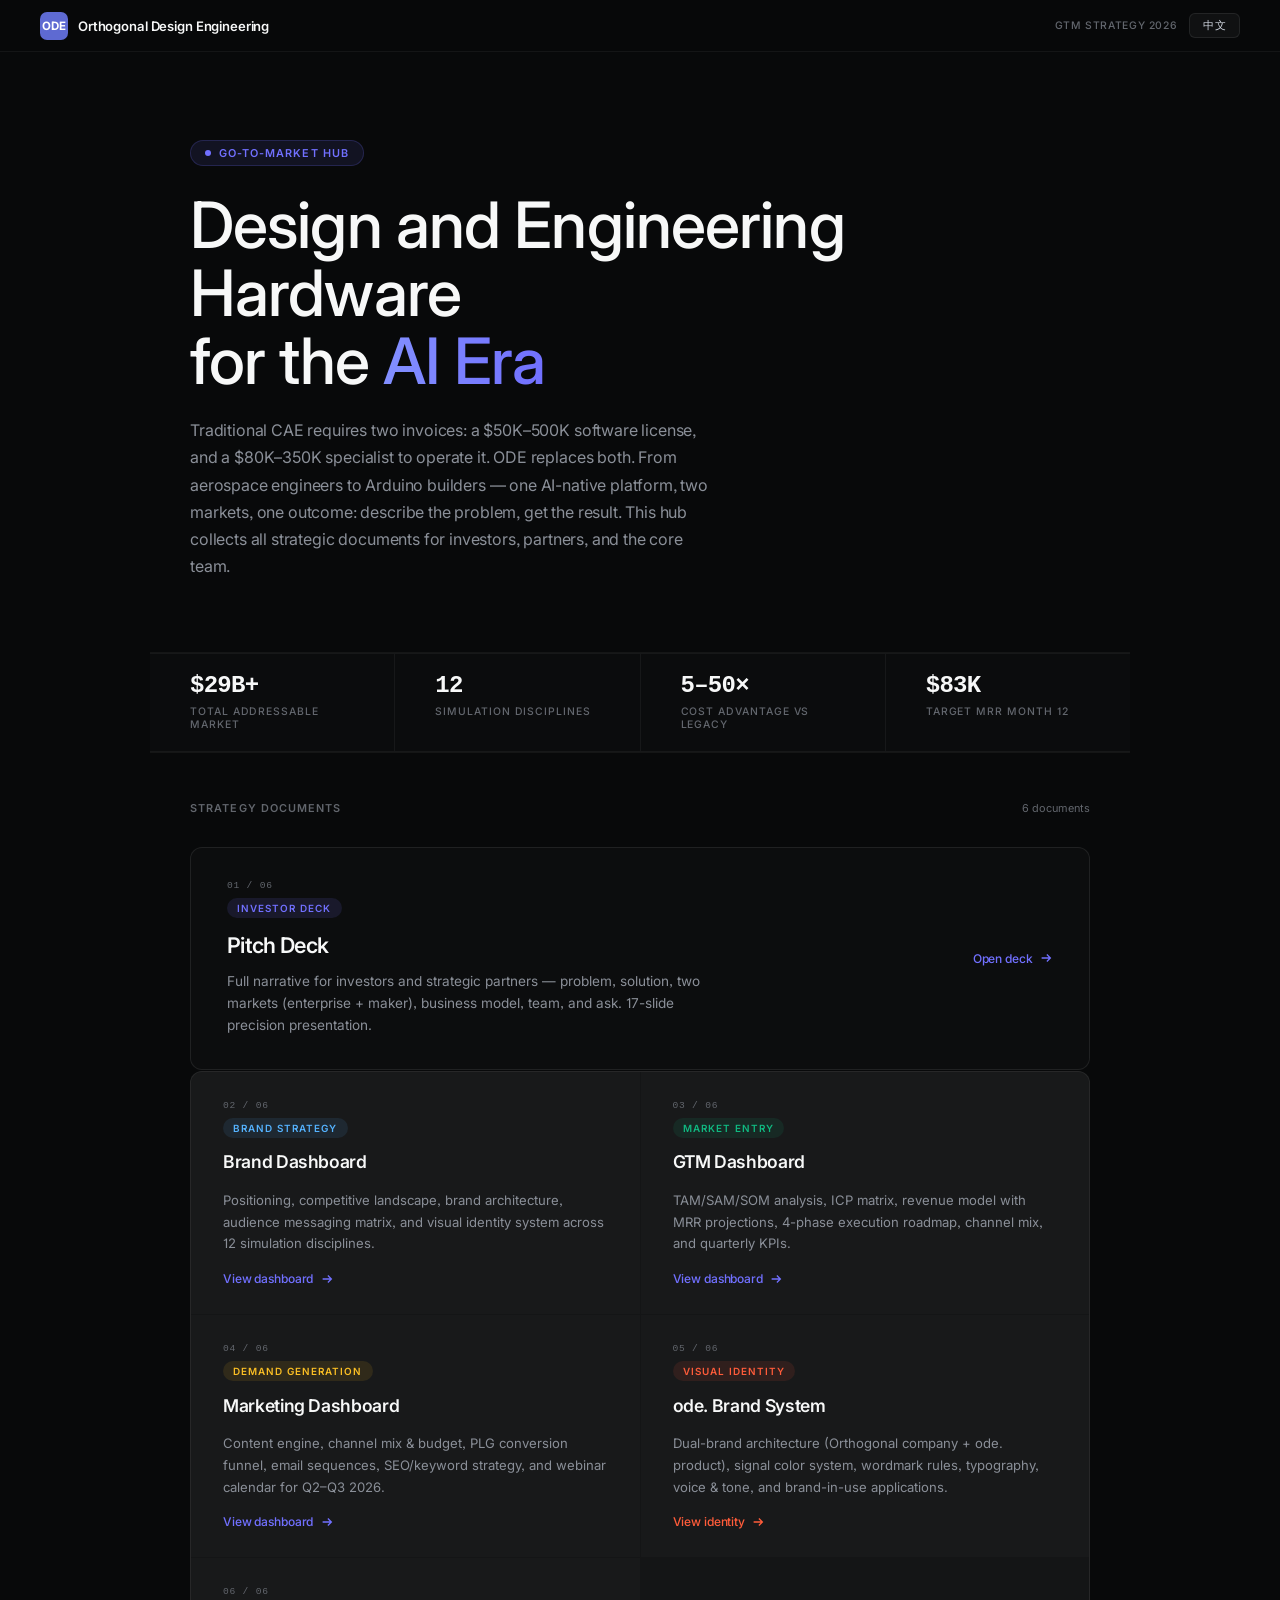
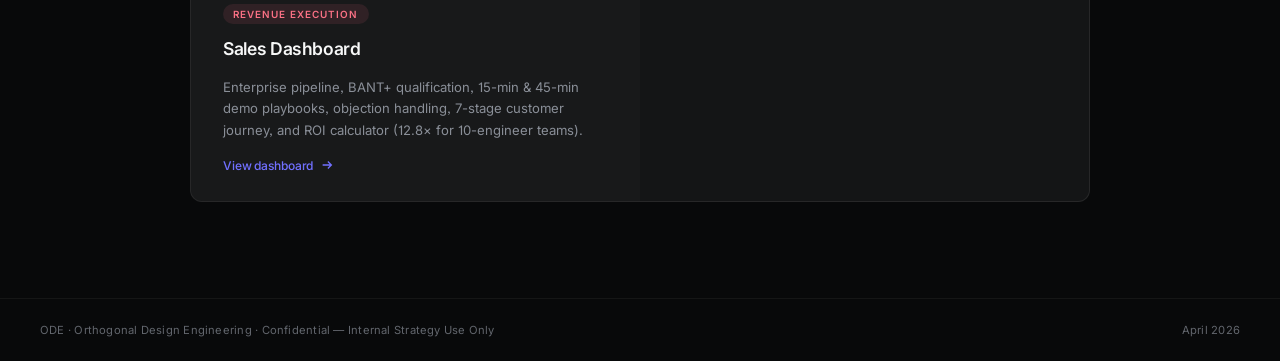
==== commit dbcdc4b8: "feat: create ode. brand identity system Establishes the dual-brand architecture (Orthogonal company " ====
--- a/deck/index.html
+++ b/deck/index.html
@@ -362,13 +362,13 @@
 <section class="docs-section">
   <div class="docs-header">
     <span class="docs-label" data-en="Strategy Documents" data-zh="战略文档">Strategy Documents</span>
-    <span class="docs-count" data-en="5 documents" data-zh="5 份文档">5 documents</span>
+    <span class="docs-count" data-en="6 documents" data-zh="6 份文档">6 documents</span>
   </div>
 
   <!-- Pitch Deck — hero card -->
   <a class="card-hero" href="pitch-deck.html">
     <div class="ch-left">
-      <div class="card-num">01 / 05</div>
+      <div class="card-num">01 / 06</div>
       <div class="card-badge badge-violet" data-en="Investor Deck" data-zh="投资人材料">Investor Deck</div>
       <div style="height:.85rem"></div>
       <div class="card-title" data-en="Pitch Deck" data-zh="融资演示文稿">Pitch Deck</div>
@@ -391,7 +391,7 @@
     <!-- Brand -->
     <a class="card" href="brand-dashboard.html">
       <div>
-        <div class="card-num">02 / 05</div>
+        <div class="card-num">02 / 06</div>
         <div class="card-badge badge-blue" data-en="Brand Strategy" data-zh="品牌战略">Brand Strategy</div>
         <div style="height:.85rem"></div>
         <div class="card-title" data-en="Brand Dashboard" data-zh="品牌战略看板">Brand Dashboard</div>
@@ -408,7 +408,7 @@
     <!-- GTM -->
     <a class="card" href="gtm-dashboard.html">
       <div>
-        <div class="card-num">03 / 05</div>
+        <div class="card-num">03 / 06</div>
         <div class="card-badge badge-green" data-en="Market Entry" data-zh="市场进入">Market Entry</div>
         <div style="height:.85rem"></div>
         <div class="card-title" data-en="GTM Dashboard" data-zh="市场进入看板">GTM Dashboard</div>
@@ -425,7 +425,7 @@
     <!-- Marketing -->
     <a class="card" href="marketing-dashboard.html">
       <div>
-        <div class="card-num">04 / 05</div>
+        <div class="card-num">04 / 06</div>
         <div class="card-badge badge-amber" data-en="Demand Generation" data-zh="需求生成">Demand Generation</div>
         <div style="height:.85rem"></div>
         <div class="card-title" data-en="Marketing Dashboard" data-zh="营销战略看板">Marketing Dashboard</div>
@@ -439,10 +439,27 @@
       </div>
     </a>
 
+    <!-- Brand Identity -->
+    <a class="card" href="brand-identity.html" style="border-color:rgba(255,92,58,0.25)">
+      <div>
+        <div class="card-num">05 / 06</div>
+        <div class="card-badge" style="background:rgba(255,92,58,0.1);color:#FF5C3A" data-en="Visual Identity" data-zh="视觉识别">Visual Identity</div>
+        <div style="height:.85rem"></div>
+        <div class="card-title" data-en="ode. Brand System" data-zh="ode. 品牌系统">ode. Brand System</div>
+      </div>
+      <div class="card-desc" data-en="Dual-brand architecture (Orthogonal company + ode. product), signal color system, wordmark rules, typography, voice & tone, and brand-in-use applications." data-zh="双层品牌架构（Orthogonal 公司品牌 + ode. 产品品牌）、信号色系统、字标规范、字体、语调指南及品牌应用示例。">Dual-brand architecture (Orthogonal company + ode. product), signal color system, wordmark rules, typography, voice & tone, and brand-in-use applications.</div>
+      <div class="card-arrow" style="color:#FF5C3A">
+        <span data-en="View identity" data-zh="查看品牌">View identity</span>
+        <svg viewBox="0 0 16 16" fill="none" stroke="currentColor" stroke-width="1.5">
+          <path d="M3 8h10M9 4l4 4-4 4"/>
+        </svg>
+      </div>
+    </a>
+
     <!-- Sales -->
     <a class="card" href="sales-dashboard.html">
       <div>
-        <div class="card-num">05 / 05</div>
+        <div class="card-num">06 / 06</div>
         <div class="card-badge badge-rose" data-en="Revenue Execution" data-zh="营收执行">Revenue Execution</div>
         <div style="height:.85rem"></div>
         <div class="card-title" data-en="Sales Dashboard" data-zh="销售战略看板">Sales Dashboard</div>
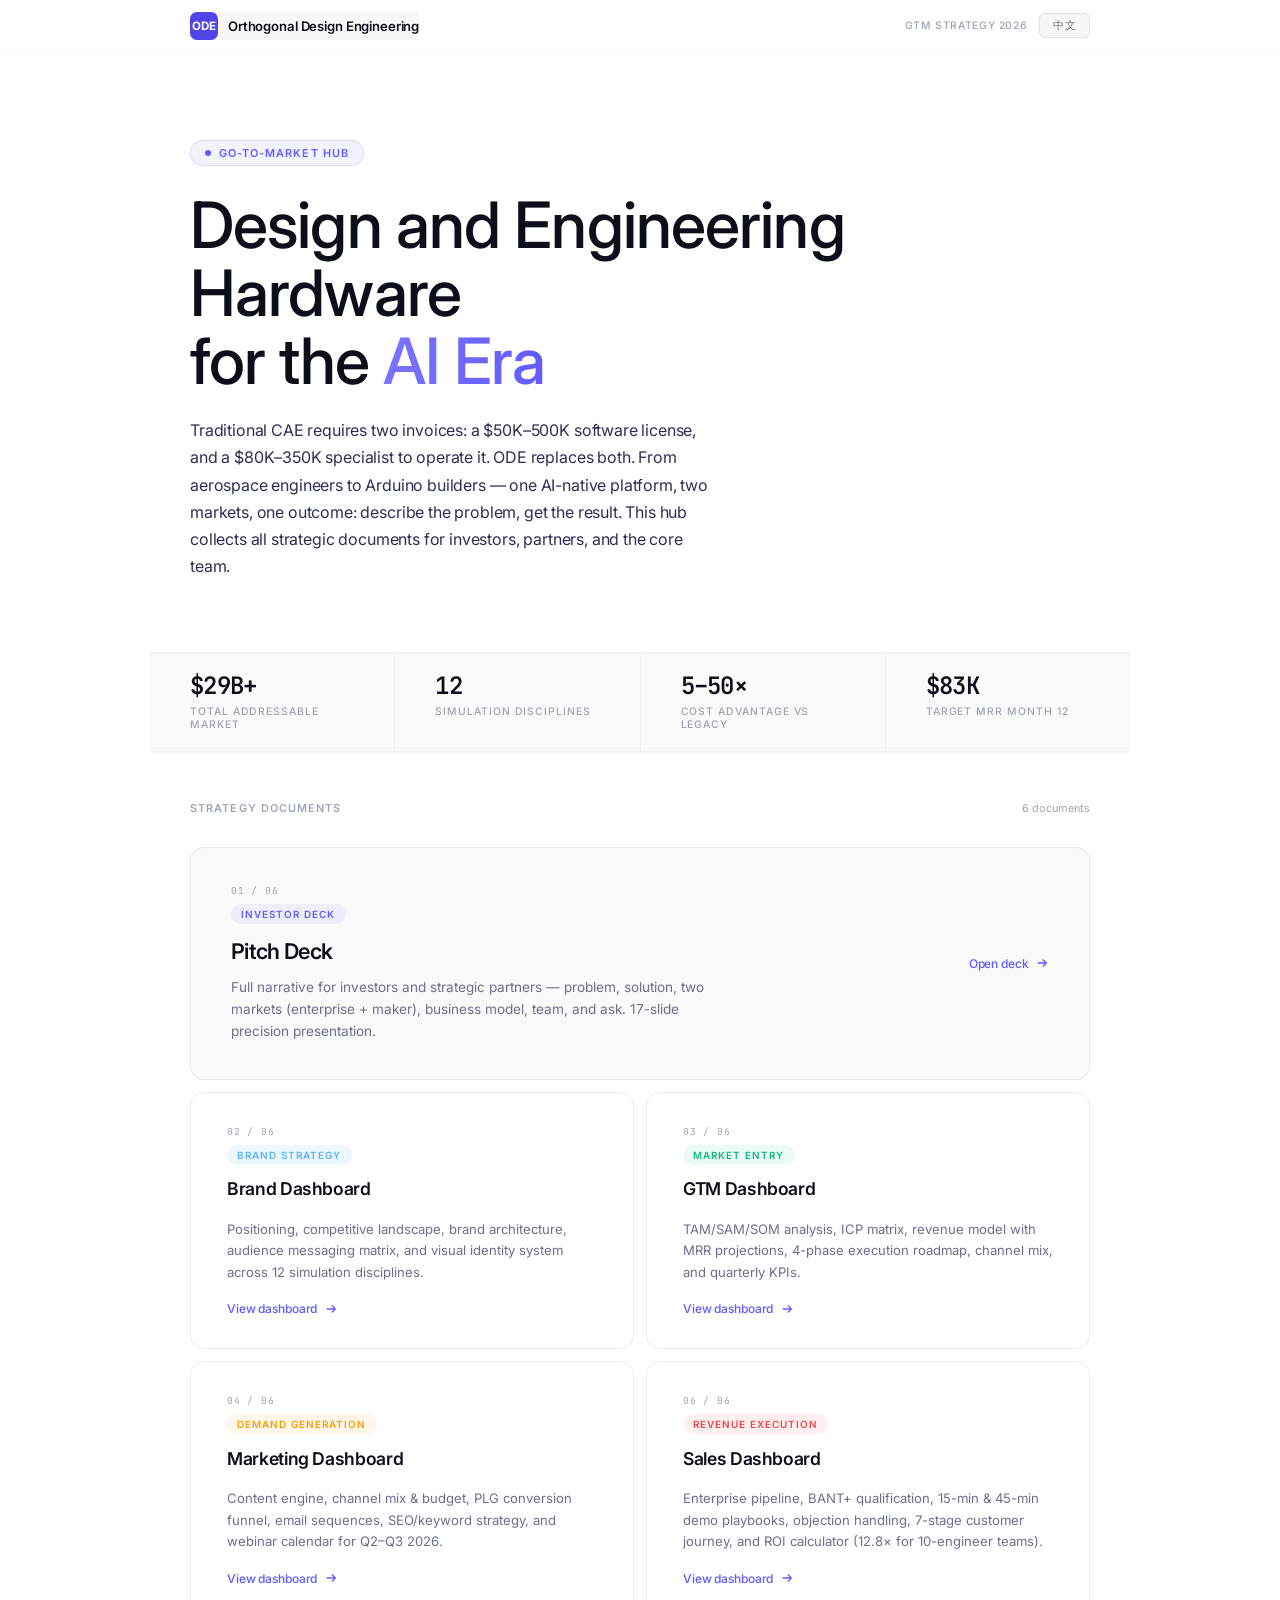
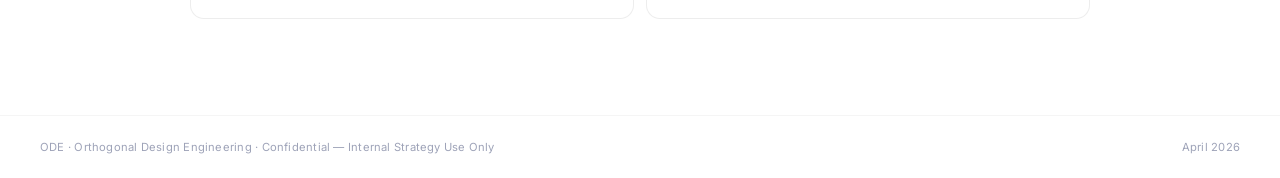
==== commit 6f1faed0: "feat: unified dashboard design system with clean white layout - Introduce shared gtm-sales-base.css " ====
--- a/deck/index.html
+++ b/deck/index.html
@@ -5,32 +5,32 @@
 <meta name="viewport" content="width=device-width, initial-scale=1.0">
 <title>ODE — Go-To-Market Hub</title>
 <link rel="preconnect" href="https://fonts.googleapis.com">
-<link href="https://fonts.googleapis.com/css2?family=Inter:ital,opsz,wght@0,14..32,100..900&display=swap" rel="stylesheet">
+<link href="https://fonts.googleapis.com/css2?family=Inter:wght@300;400;500;600;700;800&family=JetBrains+Mono:wght@400;500&display=swap" rel="stylesheet">
 <style>
 *,*::before,*::after{box-sizing:border-box;margin:0;padding:0}
 
 :root{
-  --bg:#08090a;
-  --surface:#0f1011;
-  --surface2:#191a1b;
-  --surface3:#28282c;
-  --text:#f7f8f8;
-  --text2:#d0d6e0;
-  --text3:#8a8f98;
-  --text4:#62666d;
-  --accent:#7170ff;
-  --accent-bg:#5e6ad2;
-  --accent-hover:#828fff;
-  --border:rgba(255,255,255,0.08);
-  --border-s:rgba(255,255,255,0.05);
-  --font:'Inter',-apple-system,BlinkMacSystemFont,'SF Pro Display',sans-serif;
-  --mono:'Berkeley Mono',ui-monospace,'SF Mono',Menlo,monospace;
+  --bg:#FFFFFF;
+  --surface:#F7F8FC;
+  --surface2:#ECEEF6;
+  --surface3:#E0E3EF;
+  --text:#0C0E1A;
+  --text2:#2D3055;
+  --text3:#6B6F8E;
+  --text4:#9EA3B8;
+  --accent:#635BFF;
+  --accent-bg:#4F46E5;
+  --accent-hover:#7B74FF;
+  --border:rgba(12,14,26,0.08);
+  --border-s:rgba(12,14,26,0.05);
+  --font:'Inter',-apple-system,BlinkMacSystemFont,sans-serif;
+  --mono:'JetBrains Mono',ui-monospace,'SF Mono',Menlo,monospace;
 }
 
 html{scroll-behavior:smooth}
 body{
   font-family:var(--font);
-  font-feature-settings:"cv01","ss03";
+  font-feature-settings:normal;
   background:var(--bg);
   color:var(--text);
   -webkit-font-smoothing:antialiased;
@@ -40,10 +40,10 @@
 /* ── NAV ── */
 .nav{
   position:sticky;top:0;z-index:100;
-  background:rgba(8,9,10,0.85);
+  background:rgba(255,255,255,0.92);
   backdrop-filter:blur(20px);
   border-bottom:1px solid var(--border-s);
-  padding:0 2.5rem;
+  padding:0 max(2.5rem, calc((100% - 980px) / 2 + 2.5rem));
   display:flex;align-items:center;justify-content:space-between;
   height:52px;
 }
@@ -72,18 +72,18 @@
 /* ── LANG TOGGLE ── */
 #lang-btn{
   padding:.28rem .8rem;
-  background:rgba(255,255,255,0.04);
+  background:rgba(12,14,26,0.03);
   color:var(--text2);
   border:1px solid var(--border);
   border-radius:6px;
   font-size:.7rem;font-weight:590;
   cursor:pointer;
   font-family:var(--font);
-  font-feature-settings:"cv01","ss03";
+  font-feature-settings:normal;
   letter-spacing:.05em;
   transition:background .18s,color .18s;
 }
-#lang-btn:hover{background:rgba(255,255,255,0.07);color:var(--text)}
+#lang-btn:hover{background:rgba(12,14,26,0.06);color:var(--text)}
 
 /* ── HERO ── */
 .hero{
@@ -98,8 +98,8 @@
   letter-spacing:.1em;text-transform:uppercase;
   margin-bottom:1.6rem;
   padding:.3rem .85rem;
-  background:rgba(113,112,255,0.1);
-  border:1px solid rgba(113,112,255,0.2);
+  background:rgba(99,91,255,0.08);
+  border:1px solid rgba(99,91,255,0.16);
   border-radius:9999px;
 }
 .hero-eyebrow::before{
@@ -156,11 +156,11 @@
 .card-hero{
   display:grid;grid-template-columns:1fr auto;
   align-items:center;gap:2rem;
-  background:rgba(255,255,255,0.02);
+  background:rgba(12,14,26,0.02);
   border:1px solid var(--border);
-  border-radius:12px;
-  padding:2rem 2.25rem;
-  margin-bottom:1px;
+  border-radius:14px;
+  padding:2.25rem 2.5rem;
+  margin-bottom:12px;
   text-decoration:none;
   transition:background .2s,border-color .2s;
   cursor:pointer;
@@ -170,38 +170,36 @@
 .card-hero::before{
   content:'';position:absolute;
   inset:0;opacity:0;
-  background:radial-gradient(ellipse at 20% 50%,rgba(113,112,255,0.07),transparent 60%);
+  background:radial-gradient(ellipse at 20% 50%,rgba(99,91,255,0.06),transparent 60%);
   transition:opacity .4s;
 }
-.card-hero:hover{background:rgba(255,255,255,0.038);border-color:rgba(255,255,255,0.14)}
+.card-hero:hover{background:rgba(12,14,26,0.04);border-color:rgba(12,14,26,0.12)}
 .card-hero:hover::before{opacity:1}
 
 /* 4 secondary cards */
 .docs-grid{
   display:grid;
   grid-template-columns:repeat(2,1fr);
-  gap:1px;
-  background:var(--border-s);
+  gap:12px;
+  margin-top:0;
+}
+.card{
+  background:rgba(12,14,26,0.02);
   border:1px solid var(--border);
-  border-radius:12px;
-  overflow:hidden;
-  margin-top:1px;
-}
-.card{
-  background:rgba(255,255,255,0.015);
-  padding:1.75rem 2rem;
+  border-radius:14px;
+  padding:2rem 2.25rem;
   text-decoration:none;
-  transition:background .2s;
+  transition:background .2s,border-color .2s;
   cursor:pointer;
-  display:flex;flex-direction:column;gap:1rem;
+  display:flex;flex-direction:column;gap:1.1rem;
   position:relative;overflow:hidden;
 }
 .card::before{
   content:'';position:absolute;inset:0;opacity:0;
-  background:radial-gradient(ellipse at 0% 0%,rgba(113,112,255,0.05),transparent 60%);
+  background:radial-gradient(ellipse at 0% 0%,rgba(99,91,255,0.05),transparent 60%);
   transition:opacity .4s;
 }
-.card:hover{background:rgba(255,255,255,0.03)}
+.card:hover{background:rgba(12,14,26,0.03);border-color:rgba(12,14,26,0.12)}
 .card:hover::before{opacity:1}
 
 /* Card internals */
@@ -213,7 +211,7 @@
   border-radius:9999px;
   width:fit-content;
 }
-.badge-violet{background:rgba(113,112,255,0.12);color:var(--accent)}
+.badge-violet{background:rgba(99,91,255,0.10);color:var(--accent)}
 .badge-blue{background:rgba(85,179,255,0.1);color:#55b3ff}
 .badge-green{background:rgba(16,185,129,0.1);color:#10b981}
 .badge-amber{background:rgba(251,191,36,0.1);color:#fbbf24}
@@ -263,7 +261,7 @@
   display:flex;
   border-top:1px solid var(--border-s);
   border-bottom:1px solid var(--border-s);
-  background:rgba(255,255,255,0.01);
+  background:rgba(12,14,26,0.02);
 }
 .stat-item{
   flex:1;
@@ -310,6 +308,7 @@
   .nav-sub{display:none}
 }
 </style>
+<link rel="stylesheet" href="deck-theme.css">
 </head>
 <body>
 
@@ -439,22 +438,23 @@
       </div>
     </a>
 
-    <!-- Brand Identity -->
-    <a class="card" href="brand-identity.html" style="border-color:rgba(255,92,58,0.25)">
+    <!-- Brand Identity (temporarily hidden)
+    <a class="card" href="brand-identity.html" style="border-color:rgba(99,91,255,0.20)">
       <div>
         <div class="card-num">05 / 06</div>
-        <div class="card-badge" style="background:rgba(255,92,58,0.1);color:#FF5C3A" data-en="Visual Identity" data-zh="视觉识别">Visual Identity</div>
+        <div class="card-badge" style="background:rgba(99,91,255,0.10);color:#635BFF" data-en="Visual Identity" data-zh="视觉识别">Visual Identity</div>
         <div style="height:.85rem"></div>
         <div class="card-title" data-en="ode. Brand System" data-zh="ode. 品牌系统">ode. Brand System</div>
       </div>
       <div class="card-desc" data-en="Dual-brand architecture (Orthogonal company + ode. product), signal color system, wordmark rules, typography, voice & tone, and brand-in-use applications." data-zh="双层品牌架构（Orthogonal 公司品牌 + ode. 产品品牌）、信号色系统、字标规范、字体、语调指南及品牌应用示例。">Dual-brand architecture (Orthogonal company + ode. product), signal color system, wordmark rules, typography, voice & tone, and brand-in-use applications.</div>
-      <div class="card-arrow" style="color:#FF5C3A">
+      <div class="card-arrow" style="color:#635BFF">
         <span data-en="View identity" data-zh="查看品牌">View identity</span>
         <svg viewBox="0 0 16 16" fill="none" stroke="currentColor" stroke-width="1.5">
           <path d="M3 8h10M9 4l4 4-4 4"/>
         </svg>
       </div>
     </a>
+    -->
 
     <!-- Sales -->
     <a class="card" href="sales-dashboard.html">
--- a/deck/deck-theme.css
+++ b/deck/deck-theme.css
@@ -0,0 +1,279 @@
+:root {
+  --bg: #FFFFFF;
+  --surface: #FAFAFA;
+  --surface2: #F4F4F4;
+  --surface3: #EBEBEB;
+  --text: #0C0E1A;
+  --text2: #2D3055;
+  --text3: #6B6F8E;
+  --text4: #9EA3B8;
+  --accent: #635BFF;
+  --accent-bg: #4F46E5;
+  --accent-hover: #7B74FF;
+  --border: rgba(0,0,0,0.07);
+  --border-s: rgba(0,0,0,0.04);
+  --font: "Inter", -apple-system, BlinkMacSystemFont, sans-serif;
+  --mono: "JetBrains Mono", ui-monospace, "SF Mono", Menlo, monospace;
+  --success: #10B981;
+  --warning: #F59E0B;
+  --error: #EF4444;
+  --ai: #635BFF;
+  --sh: 0 0 0 1px rgba(0,0,0,0.05), 0 1px 4px rgba(0,0,0,0.04);
+  --shm: 0 0 0 1px rgba(0,0,0,0.06), 0 4px 12px rgba(0,0,0,0.06);
+}
+
+html,
+body {
+  background: #FFFFFF !important;
+  color: var(--text) !important;
+  font-family: var(--font) !important;
+  -webkit-font-smoothing: antialiased;
+  font-feature-settings: normal;
+}
+
+body {
+  min-height: 100vh;
+}
+
+.page-header,
+.nav {
+  background: rgba(255,255,255,0.96) !important;
+  backdrop-filter: blur(20px) !important;
+  border-bottom: 1px solid var(--border-s) !important;
+  color: var(--text) !important;
+}
+
+.ph-eyebrow {
+  display: none !important;
+}
+
+.ph-title {
+  color: var(--text) !important;
+  font-size: 1rem !important;
+  font-weight: 600 !important;
+  letter-spacing: -.02em !important;
+}
+
+.ph-meta {
+  display: none !important;
+}
+
+.dash-nav {
+  background: rgba(255,255,255,0.98) !important;
+  border-bottom: 1px solid var(--border-s) !important;
+}
+
+.nav-item {
+  color: var(--text3) !important;
+}
+
+.nav-item:hover,
+.nav-item.active {
+  color: var(--text) !important;
+  border-bottom-color: var(--accent) !important;
+}
+
+.stats-bar {
+  background: transparent !important;
+}
+
+.stat-cell {
+  background: #FFFFFF !important;
+}
+
+.card,
+.seq-card,
+.pillar,
+.tool,
+.step,
+.ai-card,
+.token-row {
+  background: #FFFFFF !important;
+  border-color: var(--border) !important;
+}
+
+.card:hover,
+.tool:hover,
+.step:hover {
+  background: var(--surface) !important;
+}
+
+.card-title,
+.tc-name,
+.t-name,
+.seq-title,
+.pillar-title,
+.wb-title {
+  color: var(--text) !important;
+}
+
+.card p,
+.tc-sub,
+.t-sub,
+.seq-meta,
+.pillar-sub,
+.wb-icp,
+.obj-a,
+.jr-signal,
+.jr-action,
+.cad-tool,
+.cad-human,
+.ds-goal,
+.stat-lbl,
+.sm-lbl,
+.bar-label,
+.bar-val,
+.bc-label,
+.bc-val,
+.roi-label,
+.roi-val,
+.fs-rate {
+  color: var(--text2) !important;
+}
+
+.tbl th {
+  background: var(--surface) !important;
+  color: var(--text3) !important;
+  font-weight: 500 !important;
+}
+
+.tbl td {
+  color: var(--text2) !important;
+  border-bottom-color: var(--border-s) !important;
+}
+
+.tbl tr:hover td {
+  background: var(--surface) !important;
+}
+
+.tbl .hl td {
+  background: rgba(99,91,255,0.05) !important;
+  color: var(--text) !important;
+}
+
+.pill,
+.badge-violet,
+.p-blue {
+  background: rgba(99,91,255,0.08) !important;
+  color: var(--accent) !important;
+}
+
+.p-green,
+.badge-green {
+  background: rgba(16,185,129,0.08) !important;
+  color: var(--success) !important;
+}
+
+.p-amber,
+.badge-amber {
+  background: rgba(245,158,11,0.09) !important;
+  color: var(--warning) !important;
+}
+
+.p-red,
+.badge-rose {
+  background: rgba(239,68,68,0.08) !important;
+  color: var(--error) !important;
+}
+
+.p-navy {
+  background: rgba(0,0,0,0.04) !important;
+  color: var(--text2) !important;
+}
+
+.insight {
+  background: rgba(99,91,255,0.04) !important;
+  border-color: rgba(99,91,255,0.12) !important;
+  color: var(--text) !important;
+}
+
+.ins-label,
+.sec-num,
+.label,
+.hero-eyebrow,
+.seq-trigger,
+.cad-freq {
+  color: var(--accent) !important;
+}
+
+.ins-text,
+.hero-sub,
+.hero-tagline,
+.muted {
+  color: var(--text2) !important;
+}
+
+#lang-btn,
+#back-btn,
+.page-header a[href="index.html"],
+.nav-brand {
+  background: rgba(0,0,0,0.03) !important;
+  color: rgba(0,0,0,0.55) !important;
+  border-color: rgba(0,0,0,0.09) !important;
+}
+
+#lang-btn:hover,
+#back-btn:hover,
+.page-header a[href="index.html"]:hover {
+  background: rgba(0,0,0,0.06) !important;
+  color: var(--text) !important;
+}
+
+.page-header a[href="index.html"] {
+  text-decoration: none !important;
+}
+
+.ph-num {
+  background: var(--accent) !important;
+  color: #fff !important;
+}
+
+.ph-title-cell {
+  background: rgba(99,91,255,0.04) !important;
+  border-color: rgba(99,91,255,0.10) !important;
+}
+
+.ph-target,
+.ps-label,
+.roi-t-label,
+.bc-label {
+  color: var(--text2) !important;
+}
+
+.ph-target,
+.ps-bar,
+.bc-track,
+.token-bar-bg {
+  background: rgba(0,0,0,0.04) !important;
+}
+
+.roi-total {
+  background: rgba(99,91,255,0.06) !important;
+  border-color: rgba(99,91,255,0.12) !important;
+}
+
+.roi-t-val,
+.roi-total,
+.roi-t-label {
+  color: var(--text) !important;
+}
+
+.funnel-step,
+.journey-row,
+.obj-row,
+.demo-step,
+.wb-row,
+.cad-row,
+.bc-row,
+.pipe-stage {
+  color: var(--text2) !important;
+}
+
+@media (prefers-reduced-motion: reduce) {
+  *, *::before, *::after {
+    scroll-behavior: auto !important;
+    transition-duration: 0ms !important;
+    animation-duration: 0ms !important;
+    animation-iteration-count: 1 !important;
+  }
+}
